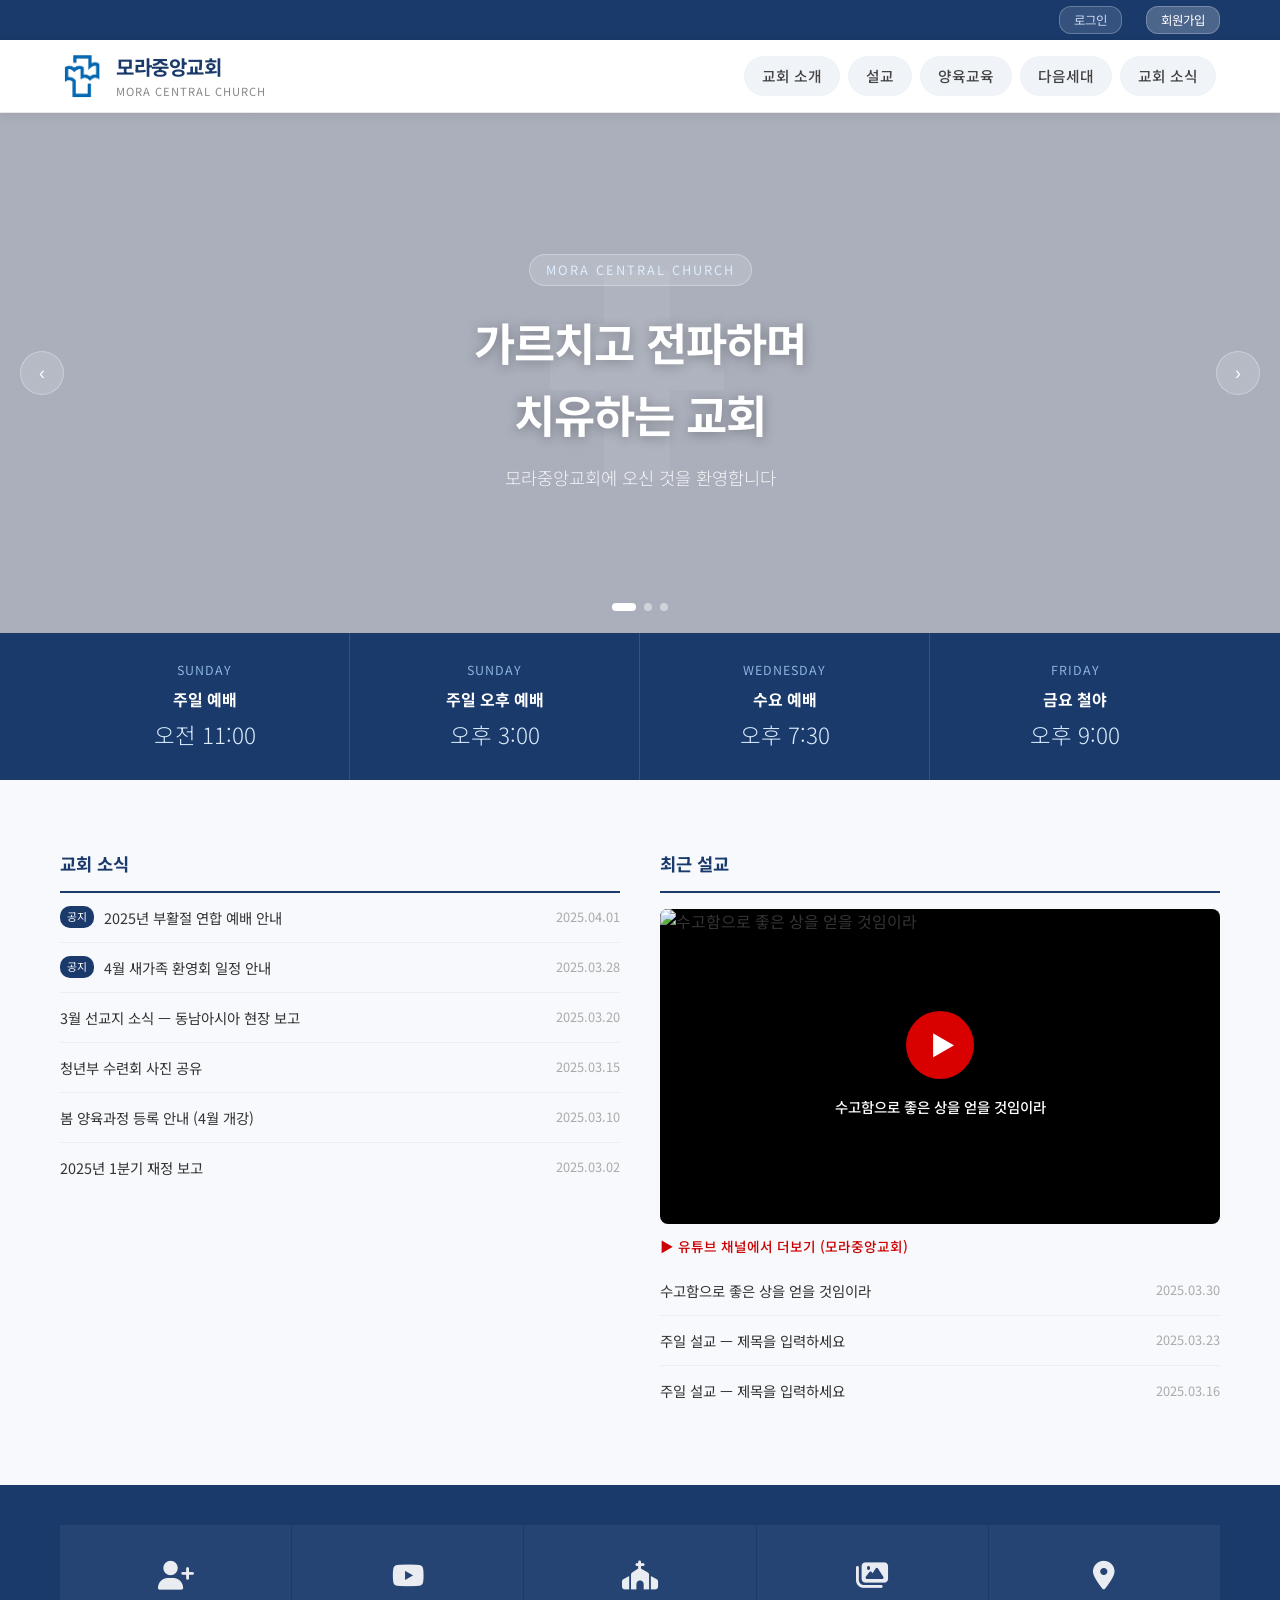
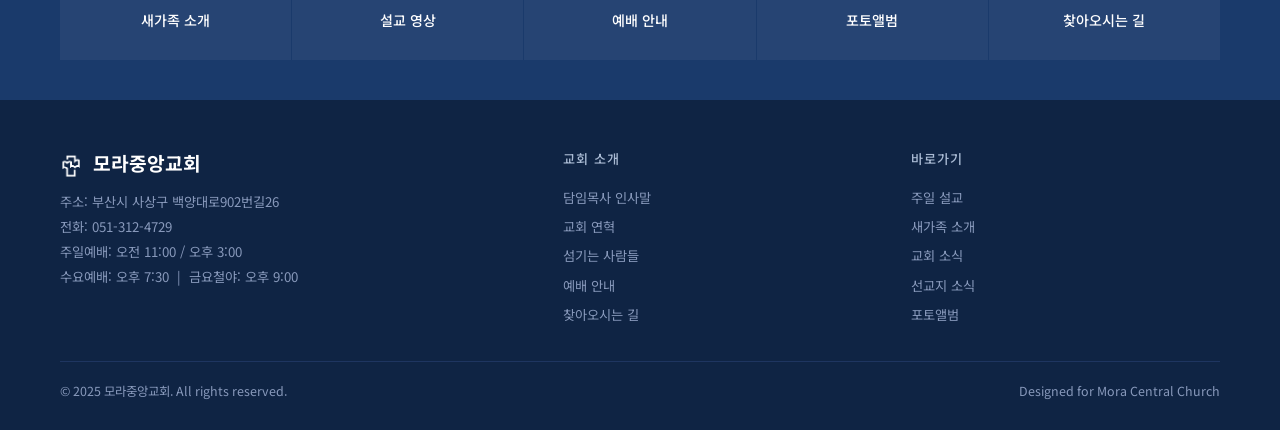
==== church-landing.html @ 944d7a12 "주보 메뉴 교회소식 드롭다운 최상단으로 이동" ====
<!DOCTYPE html>
<html lang="ko">
<head>
    <meta charset="UTF-8">
    <meta name="viewport" content="width=device-width, initial-scale=1.0">
    <title>모라중앙교회</title>
    <link href="https://fonts.googleapis.com/css2?family=Noto+Sans+KR:wght@300;400;500;700&display=swap" rel="stylesheet">
    <link href="https://cdnjs.cloudflare.com/ajax/libs/font-awesome/6.5.0/css/all.min.css" rel="stylesheet">
    <style>
        * { margin: 0; padding: 0; box-sizing: border-box; }

        body {
            font-family: 'Noto Sans KR', sans-serif;
            color: #333;
            line-height: 1.6;
        }

        a { text-decoration: none; color: inherit; }

        /* =====================
           상단 정보바
        ===================== */
        .topbar {
            background: #1a3a6b;
            color: #ccd9f0;
            font-size: 0.78rem;
            padding: 6px 0;
        }
        .topbar .inner {
            max-width: 1200px;
            margin: 0 auto;
            padding: 0 20px;
            display: flex;
            justify-content: flex-end;
            gap: 24px;
        }
        .topbar span { display: flex; align-items: center; gap: 5px; }
        .topbar-btn {
            background: rgba(255,255,255,0.12);
            border: 1px solid rgba(255,255,255,0.25);
            color: #ccd9f0;
            font-size: 0.78rem;
            padding: 4px 14px;
            border-radius: 12px;
            cursor: pointer;
            transition: background 0.2s;
            font-family: 'Noto Sans KR', sans-serif;
        }
        .topbar-btn:hover { background: rgba(255,255,255,0.22); }
        .topbar-btn.join {
            background: rgba(255,255,255,0.22);
            color: white;
        }

        /* =====================
           헤더 / 네비게이션
        ===================== */
        header {
            background: #fff;
            border-bottom: 1px solid #e8e8e8;
            position: sticky;
            top: 0;
            z-index: 1000;
            box-shadow: 0 2px 10px rgba(0,0,0,0.08);
        }
        .header-inner {
            max-width: 1200px;
            margin: 0 auto;
            padding: 0 20px;
            display: flex;
            align-items: center;
            justify-content: space-between;
            height: 72px;
        }
        .logo {
            display: flex;
            align-items: center;
            gap: 12px;
        }
        .logo-icon {
            width: 44px;
            height: 44px;
            display: flex;
            align-items: center;
            justify-content: center;
        }
        .logo-icon img {
            width: 100%;
            height: 100%;
            object-fit: contain;
        }
        .logo-text .name {
            font-size: 1.25rem;
            font-weight: 700;
            color: #1a3a6b;
            letter-spacing: -0.5px;
        }
        .logo-text .sub {
            font-size: 0.7rem;
            color: #888;
            letter-spacing: 1px;
        }

        /* 네비 */
        nav ul {
            list-style: none;
            display: flex;
        }
        nav > ul > li {
            position: relative;
        }
        nav > ul > li > a {
            display: flex;
            align-items: center;
            padding: 0 18px;
            height: 40px;
            margin: 16px 4px;
            border-radius: 20px;
            font-size: 0.92rem;
            font-weight: 500;
            color: #444;
            background: #f0f3f8;
            transition: background 0.2s, color 0.2s;
            white-space: nowrap;
        }
        nav > ul > li:hover > a {
            background: #1a3a6b;
            color: #fff;
        }
        nav > ul > li > a::after { display: none; }

        /* 드롭다운 */
        .dropdown {
            display: none;
            position: absolute;
            top: 72px;
            left: 0;
            background: #fff;
            border-top: 2px solid #1a3a6b;
            box-shadow: 0 8px 24px rgba(0,0,0,0.12);
            min-width: 160px;
            z-index: 999;
        }
        nav > ul > li:hover .dropdown {
            display: block;
        }
        .dropdown li a {
            display: block;
            padding: 11px 20px;
            font-size: 0.88rem;
            color: #444;
            border-bottom: 1px solid #f0f0f0;
            transition: background 0.15s, color 0.15s;
            white-space: nowrap;
        }
        .dropdown li:last-child a { border-bottom: none; }
        .dropdown li a:hover {
            background: #f4f7fb;
            color: #1a3a6b;
        }

        /* 모바일 메뉴 버튼 */
        .menu-toggle {
            display: none;
            flex-direction: column;
            gap: 5px;
            cursor: pointer;
            padding: 5px;
        }
        .menu-toggle span {
            display: block;
            width: 24px;
            height: 2px;
            background: #333;
            transition: all 0.3s;
        }

        /* =====================
           히어로 슬라이더
        ===================== */
        .hero {
            position: relative;
            overflow: hidden;
            height: 520px;
        }
        .slides {
            display: flex;
            height: 100%;
            transition: transform 0.7s ease;
        }
        .slide {
            min-width: 100%;
            height: 100%;
            display: flex;
            align-items: center;
            justify-content: center;
            text-align: center;
            color: white;
            position: relative;
        }
        .slide:nth-child(1) {
            background: linear-gradient(rgba(10,25,60,0.35), rgba(10,25,60,0.35)),
                        url('https://images.unsplash.com/photo-1501630834273-4b5604d2ee31?w=1600&q=80') center/cover no-repeat;
        }
        .slide:nth-child(2) {
            background: linear-gradient(rgba(10,25,50,0.60), rgba(10,25,50,0.60)),
                        url('https://images.unsplash.com/photo-1507692049790-de58290a4334?w=1600&q=80') center/cover no-repeat;
        }
        .slide:nth-child(3) {
            background: linear-gradient(rgba(15,30,60,0.55), rgba(15,30,60,0.55)),
                        url('https://images.unsplash.com/photo-1529070538774-1843cb3265df?w=1600&q=80') center/cover no-repeat;
        }

        .slide-cross {
            position: absolute;
            opacity: 0.06;
            font-size: 18rem;
            font-weight: 700;
            pointer-events: none;
            user-select: none;
        }
        .slide-content { position: relative; z-index: 1; padding: 0 20px; }
        .slide-label {
            display: inline-block;
            background: rgba(255,255,255,0.15);
            border: 1px solid rgba(255,255,255,0.3);
            color: #ddeeff;
            font-size: 0.8rem;
            letter-spacing: 2px;
            padding: 5px 16px;
            border-radius: 20px;
            margin-bottom: 20px;
        }
        .slide-content h2 {
            font-size: 2.8rem;
            font-weight: 700;
            letter-spacing: -1px;
            margin-bottom: 14px;
            text-shadow: 0 2px 12px rgba(0,0,0,0.3);
        }
        .slide-content p {
            font-size: 1.1rem;
            opacity: 0.88;
            font-weight: 300;
        }

        /* 슬라이더 컨트롤 */
        .slide-dots {
            position: absolute;
            bottom: 22px;
            left: 50%;
            transform: translateX(-50%);
            display: flex;
            gap: 8px;
            z-index: 10;
        }
        .dot {
            width: 8px; height: 8px;
            border-radius: 50%;
            background: rgba(255,255,255,0.45);
            cursor: pointer;
            transition: all 0.3s;
            border: none;
        }
        .dot.active {
            background: white;
            width: 24px;
            border-radius: 4px;
        }
        .slide-btn {
            position: absolute;
            top: 50%;
            transform: translateY(-50%);
            background: rgba(255,255,255,0.15);
            border: 1px solid rgba(255,255,255,0.3);
            color: white;
            width: 44px; height: 44px;
            border-radius: 50%;
            cursor: pointer;
            font-size: 1.1rem;
            z-index: 10;
            transition: background 0.2s;
        }
        .slide-btn:hover { background: rgba(255,255,255,0.3); }
        .slide-prev { left: 20px; }
        .slide-next { right: 20px; }

        /* =====================
           예배 안내 배너
        ===================== */
        .worship-banner {
            background: #1a3a6b;
            color: white;
        }
        .worship-banner .inner {
            max-width: 1200px;
            margin: 0 auto;
            padding: 0 20px;
            display: grid;
            grid-template-columns: repeat(4, 1fr);
        }
        .worship-item {
            padding: 28px 24px;
            border-right: 1px solid rgba(255,255,255,0.12);
            text-align: center;
            transition: background 0.2s;
        }
        .worship-item:last-child { border-right: none; }
        .worship-item:hover { background: rgba(255,255,255,0.07); }
        .worship-day {
            font-size: 0.78rem;
            color: #8bb4e0;
            letter-spacing: 1px;
            margin-bottom: 6px;
        }
        .worship-name {
            font-size: 1rem;
            font-weight: 700;
            margin-bottom: 4px;
        }
        .worship-time {
            font-size: 1.4rem;
            font-weight: 300;
            color: #ddeeff;
        }

        /* =====================
           본문 공통
        ===================== */
        .section {
            padding: 70px 0;
        }
        .section.gray { background: #f7f9fc; }
        .inner {
            max-width: 1200px;
            margin: 0 auto;
            padding: 0 20px;
        }
        .section-head {
            text-align: center;
            margin-bottom: 44px;
        }
        .section-head .label {
            font-size: 0.78rem;
            letter-spacing: 2px;
            color: #1a3a6b;
            font-weight: 500;
            margin-bottom: 8px;
        }
        .section-head h2 {
            font-size: 1.9rem;
            font-weight: 700;
            color: #1a2a40;
            letter-spacing: -0.5px;
        }
        .section-head .bar {
            width: 40px;
            height: 3px;
            background: #1a3a6b;
            margin: 14px auto 0;
            border-radius: 2px;
        }

        /* =====================
           뉴스 + 영상 그리드
        ===================== */
        .main-grid {
            display: grid;
            grid-template-columns: 1fr 1fr;
            gap: 40px;
        }
        .news-block h3, .sermon-block h3 {
            font-size: 1.1rem;
            font-weight: 700;
            color: #1a3a6b;
            padding-bottom: 12px;
            border-bottom: 2px solid #1a3a6b;
            margin-bottom: 0;
        }
        .news-list { list-style: none; }
        .news-list li {
            display: flex;
            justify-content: space-between;
            align-items: center;
            padding: 13px 0;
            border-bottom: 1px solid #eee;
            font-size: 0.9rem;
            gap: 10px;
        }
        .news-list li:last-child { border-bottom: none; }
        .news-list .title {
            color: #333;
            flex: 1;
            overflow: hidden;
            text-overflow: ellipsis;
            white-space: nowrap;
            cursor: pointer;
            transition: color 0.2s;
        }
        .news-list .title:hover { color: #1a3a6b; }
        .news-list .date { color: #aaa; font-size: 0.8rem; white-space: nowrap; }
        .news-list .badge {
            background: #1a3a6b;
            color: white;
            font-size: 0.68rem;
            padding: 2px 7px;
            border-radius: 10px;
            white-space: nowrap;
        }

        /* 영상 */
        .video-wrap {
            position: relative;
            width: 100%;
            padding-top: 56.25%;
            border-radius: 8px;
            overflow: hidden;
            margin-top: 16px;
            background: #000;
            cursor: pointer;
            display: block;
        }
        .video-wrap iframe {
            position: absolute;
            inset: 0;
            width: 100%;
            height: 100%;
            border: none;
        }
        .video-thumb-img {
            position: absolute;
            inset: 0;
            width: 100%;
            height: 100%;
            object-fit: cover;
            transition: opacity 0.2s;
        }
        .video-wrap:hover .video-thumb-img { opacity: 0.85; }
        .video-play-overlay {
            position: absolute;
            inset: 0;
            display: flex;
            flex-direction: column;
            align-items: center;
            justify-content: center;
            gap: 12px;
            color: white;
        }
        .video-play-btn {
            width: 68px; height: 68px;
            background: rgba(255,0,0,0.85);
            border-radius: 50%;
            display: flex;
            align-items: center;
            justify-content: center;
            font-size: 1.6rem;
            transition: transform 0.2s, background 0.2s;
            padding-left: 6px;
        }
        .video-wrap:hover .video-play-btn {
            background: #ff0000;
            transform: scale(1.1);
        }
        .video-play-label {
            font-size: 0.9rem;
            font-weight: 500;
            text-shadow: 0 1px 4px rgba(0,0,0,0.8);
            background: rgba(0,0,0,0.4);
            padding: 4px 14px;
            border-radius: 12px;
        }
        .youtube-link {
            display: inline-flex;
            align-items: center;
            gap: 6px;
            margin-top: 12px;
            font-size: 0.85rem;
            color: #c00;
            font-weight: 500;
            transition: opacity 0.2s;
        }
        .youtube-link:hover { opacity: 0.75; }

        /* =====================
           빠른 메뉴
        ===================== */
        .quick-menu {
            background: #1a3a6b;
            padding: 40px 0;
        }
        .quick-grid {
            display: grid;
            grid-template-columns: repeat(5, 1fr);
            gap: 1px;
        }
        .quick-item {
            background: rgba(255,255,255,0.05);
            color: white;
            text-align: center;
            padding: 28px 10px;
            cursor: pointer;
            transition: background 0.2s;
        }
        .quick-item:hover { background: rgba(255,255,255,0.12); }
        .quick-icon {
            font-size: 1.8rem;
            margin-bottom: 12px;
            height: 44px;
            display: flex;
            align-items: center;
            justify-content: center;
            opacity: 0.9;
        }
        .quick-item:hover .quick-icon { opacity: 1; }
        .quick-item p {
            font-size: 0.88rem;
            font-weight: 500;
        }

        /* =====================
           푸터
        ===================== */
        footer {
            background: #0f2444;
            color: #8899bb;
            padding: 48px 0 28px;
        }
        .footer-inner {
            max-width: 1200px;
            margin: 0 auto;
            padding: 0 20px;
        }
        .footer-top {
            display: grid;
            grid-template-columns: 1.5fr 1fr 1fr;
            gap: 40px;
            padding-bottom: 32px;
            border-bottom: 1px solid #1e3560;
        }
        .footer-logo .name {
            font-size: 1.2rem;
            font-weight: 700;
            color: white;
            margin-bottom: 10px;
        }
        .footer-logo p {
            font-size: 0.83rem;
            line-height: 1.9;
        }
        .footer-col h4 {
            color: #aabbd4;
            font-size: 0.82rem;
            letter-spacing: 1px;
            margin-bottom: 14px;
            font-weight: 500;
        }
        .footer-col ul { list-style: none; }
        .footer-col ul li {
            font-size: 0.83rem;
            padding: 4px 0;
        }
        .footer-col ul li a:hover { color: #ddeeff; }
        .footer-bottom {
            padding-top: 20px;
            display: flex;
            justify-content: space-between;
            align-items: center;
            font-size: 0.78rem;
        }

        /* =====================
           모바일 반응형
        ===================== */
        @media (max-width: 900px) {
            nav { display: none; }
            nav.open { display: block; position: absolute; top: 72px; left: 0; right: 0; background: white; box-shadow: 0 8px 20px rgba(0,0,0,0.1); }
            nav.open ul { flex-direction: column; }
            nav.open > ul > li > a { height: auto; line-height: 1; padding: 14px 20px; border-bottom: 1px solid #f0f0f0; }
            nav.open > ul > li > a::after { display: none; }
            nav.open .dropdown { display: block; position: static; border: none; box-shadow: none; background: #f7f9fc; }
            nav.open .dropdown li a { padding-left: 36px; }
            .menu-toggle { display: flex; }
            .worship-banner .inner { grid-template-columns: repeat(2, 1fr); }
            .worship-item { border-right: none; border-bottom: 1px solid rgba(255,255,255,0.12); }
            .worship-item:nth-child(odd) { border-right: 1px solid rgba(255,255,255,0.12); }
            .main-grid { grid-template-columns: 1fr; }
            .quick-grid { grid-template-columns: repeat(3, 1fr); }
            .footer-top { grid-template-columns: 1fr; }
            .footer-bottom { flex-direction: column; gap: 8px; text-align: center; }
            .hero { height: 360px; }
            .slide-content h2 { font-size: 1.8rem; }
        }
        @media (max-width: 480px) {
            .worship-banner .inner { grid-template-columns: 1fr 1fr; }
            .quick-grid { grid-template-columns: repeat(2, 1fr); }
            .topbar .inner { flex-direction: column; align-items: flex-end; gap: 2px; }
        }
    </style>
</head>
<body>

<!-- 상단 정보바 -->
<div class="topbar">
    <div class="inner">
        <button class="topbar-btn">로그인</button>
        <button class="topbar-btn join">회원가입</button>
    </div>
</div>

<!-- 헤더 -->
<header>
    <div class="header-inner">
        <a href="#" class="logo">
            <div class="logo-icon"><img src="images/churchlogo.png" alt="모라중앙교회 로고"></div>
            <div class="logo-text">
                <div class="name">모라중앙교회</div>
                <div class="sub">MORA CENTRAL CHURCH</div>
            </div>
        </a>

        <nav id="mainNav">
            <ul>
                <li>
                    <a href="#">교회 소개</a>
                    <ul class="dropdown">
                        <li><a href="pastor.html">담임목사 인사말</a></li>
                        <li><a href="#">교회 연혁</a></li>
                        <li><a href="#">섬기는 사람들</a></li>
                        <li><a href="#">예배 안내</a></li>
                        <li><a href="#">찾아오시는 길</a></li>
                    </ul>
                </li>
                <li>
                    <a href="#">설교</a>
                    <ul class="dropdown">
                        <li><a href="#">주일 오전 예배</a></li>
                    </ul>
                </li>
                <li>
                    <a href="#">양육교육</a>
                    <ul class="dropdown">
                        <li><a href="#">새가족부</a></li>
                        <li><a href="#">양육과정</a></li>
                    </ul>
                </li>
                <li>
                    <a href="#">다음세대</a>
                    <ul class="dropdown">
                        <li><a href="#">유치부</a></li>
                        <li><a href="#">유초등부</a></li>
                        <li><a href="#">중고등부</a></li>
                        <li><a href="#">청년부</a></li>
                    </ul>
                </li>
                <li>
                    <a href="#">교회 소식</a>
                    <ul class="dropdown">
                        <li><a href="#">주보</a></li>
                        <li><a href="#">새가족 소개</a></li>
                        <li><a href="#">교회 소식</a></li>
                        <li><a href="#">선교지 소식</a></li>
                        <li><a href="#">포토앨범</a></li>
                    </ul>
                </li>
            </ul>
        </nav>

        <div class="menu-toggle" id="menuToggle" onclick="toggleMenu()">
            <span></span><span></span><span></span>
        </div>
    </div>
</header>

<!-- 히어로 슬라이더 -->
<section class="hero">
    <div class="slides" id="slides">
        <div class="slide">
            <div class="slide-cross">✝</div>
            <div class="slide-content">
                <div class="slide-label">MORA CENTRAL CHURCH</div>
                <h2>가르치고 전파하며<br>치유하는 교회</h2>
                <p>모라중앙교회에 오신 것을 환영합니다</p>
            </div>
        </div>
        <div class="slide">
            <div class="slide-cross">✝</div>
            <div class="slide-content">
                <div class="slide-label">SUNDAY WORSHIP</div>
                <h2>주일 예배에<br>초대합니다</h2>
                <p>오전 11:00 · 오후 3:00</p>
            </div>
        </div>
        <div class="slide">
            <div class="slide-cross">✝</div>
            <div class="slide-content">
                <div class="slide-label">NEXT GENERATION</div>
                <h2>다음 세대를<br>세워갑니다</h2>
                <p>유치부 · 유초등부 · 중고등부 · 청년부</p>
            </div>
        </div>
    </div>
    <button class="slide-btn slide-prev" onclick="changeSlide(-1)">&#8249;</button>
    <button class="slide-btn slide-next" onclick="changeSlide(1)">&#8250;</button>
    <div class="slide-dots">
        <button class="dot active" onclick="goSlide(0)"></button>
        <button class="dot" onclick="goSlide(1)"></button>
        <button class="dot" onclick="goSlide(2)"></button>
    </div>
</section>

<!-- 예배 안내 배너 -->
<div class="worship-banner">
    <div class="inner">
        <div class="worship-item">
            <div class="worship-day">SUNDAY</div>
            <div class="worship-name">주일 예배</div>
            <div class="worship-time">오전 11:00</div>
        </div>
        <div class="worship-item">
            <div class="worship-day">SUNDAY</div>
            <div class="worship-name">주일 오후 예배</div>
            <div class="worship-time">오후 3:00</div>
        </div>
        <div class="worship-item">
            <div class="worship-day">WEDNESDAY</div>
            <div class="worship-name">수요 예배</div>
            <div class="worship-time">오후 7:30</div>
        </div>
        <div class="worship-item">
            <div class="worship-day">FRIDAY</div>
            <div class="worship-name">금요 철야</div>
            <div class="worship-time">오후 9:00</div>
        </div>
    </div>
</div>

<!-- 메인 콘텐츠 -->
<section class="section gray">
    <div class="inner">
        <div class="main-grid">

            <!-- 교회 소식 -->
            <div class="news-block">
                <h3>교회 소식</h3>
                <ul class="news-list">
                    <li>
                        <span class="badge">공지</span>
                        <span class="title">2025년 부활절 연합 예배 안내</span>
                        <span class="date">2025.04.01</span>
                    </li>
                    <li>
                        <span class="badge">공지</span>
                        <span class="title">4월 새가족 환영회 일정 안내</span>
                        <span class="date">2025.03.28</span>
                    </li>
                    <li>
                        <span class="title">3월 선교지 소식 — 동남아시아 현장 보고</span>
                        <span class="date">2025.03.20</span>
                    </li>
                    <li>
                        <span class="title">청년부 수련회 사진 공유</span>
                        <span class="date">2025.03.15</span>
                    </li>
                    <li>
                        <span class="title">봄 양육과정 등록 안내 (4월 개강)</span>
                        <span class="date">2025.03.10</span>
                    </li>
                    <li>
                        <span class="title">2025년 1분기 재정 보고</span>
                        <span class="date">2025.03.02</span>
                    </li>
                </ul>
            </div>

            <!-- 최근 설교 -->
            <div class="sermon-block">
                <h3>최근 설교</h3>
                <!-- ✅ 영상 교체 방법: 유튜브 영상 주소에서 v= 뒤의 ID를 복사해서 아래 VIDEO_ID 부분을 교체하세요 -->
                <!-- 예) https://www.youtube.com/watch?v=abcd1234 → VIDEO_ID 자리에 abcd1234 입력 -->
                <a class="video-wrap" href="https://www.youtube.com/watch?v=DIrvuiKWnn0" target="_blank" rel="noopener">
                    <img class="video-thumb-img"
                         src="https://img.youtube.com/vi/DIrvuiKWnn0/maxresdefault.jpg"
                         alt="수고함으로 좋은 상을 얻을 것임이라">
                    <div class="video-play-overlay">
                        <div class="video-play-btn">▶</div>
                        <span class="video-play-label">수고함으로 좋은 상을 얻을 것임이라</span>
                    </div>
                </a>
                <a class="youtube-link" href="https://www.youtube.com/@MorajoongangChurch" target="_blank" rel="noopener">
                    ▶ 유튜브 채널에서 더보기 (모라중앙교회)
                </a>
                <ul class="news-list" style="margin-top: 8px;">
                    <li>
                        <!-- ✅ 설교 제목과 유튜브 영상 링크를 입력하세요 -->
                        <a class="title" href="https://www.youtube.com/watch?v=DIrvuiKWnn0" target="_blank">수고함으로 좋은 상을 얻을 것임이라</a>
                        <span class="date">2025.03.30</span>
                    </li>
                    <li>
                        <a class="title" href="https://www.youtube.com/@MorajoongangChurch" target="_blank">주일 설교 — 제목을 입력하세요</a>
                        <span class="date">2025.03.23</span>
                    </li>
                    <li>
                        <a class="title" href="https://www.youtube.com/@MorajoongangChurch" target="_blank">주일 설교 — 제목을 입력하세요</a>
                        <span class="date">2025.03.16</span>
                    </li>
                </ul>
            </div>

        </div>
    </div>
</section>

<!-- 빠른 메뉴 -->
<div class="quick-menu">
    <div class="inner">
        <div class="quick-grid">
            <div class="quick-item">
                <div class="quick-icon"><i class="fa-solid fa-user-plus"></i></div>
                <p>새가족 소개</p>
            </div>
            <div class="quick-item" onclick="window.open('https://www.youtube.com/@MorajoongangChurch','_blank')" style="cursor:pointer;">
                <div class="quick-icon"><i class="fa-brands fa-youtube"></i></div>
                <p>설교 영상</p>
            </div>
            <div class="quick-item">
                <div class="quick-icon"><i class="fa-solid fa-church"></i></div>
                <p>예배 안내</p>
            </div>
            <div class="quick-item">
                <div class="quick-icon"><i class="fa-solid fa-images"></i></div>
                <p>포토앨범</p>
            </div>
            <div class="quick-item">
                <div class="quick-icon"><i class="fa-solid fa-location-dot"></i></div>
                <p>찾아오시는 길</p>
            </div>
        </div>
    </div>
</div>

<!-- 푸터 -->
<footer>
    <div class="footer-inner">
        <div class="footer-top">
            <div class="footer-logo">
                <div class="name"><img src="images/churchlogo.png" alt="로고" style="width:22px;height:22px;object-fit:contain;vertical-align:middle;margin-right:6px;filter:brightness(0) invert(1);"> 모라중앙교회</div>
                <p>
                    주소: 부산시 사상구 백양대로902번길26<br>
                    전화: 051-312-4729<br>
                    주일예배: 오전 11:00 / 오후 3:00<br>
                    수요예배: 오후 7:30 &nbsp;|&nbsp; 금요철야: 오후 9:00
                </p>
            </div>
            <div class="footer-col">
                <h4>교회 소개</h4>
                <ul>
                    <li><a href="#">담임목사 인사말</a></li>
                    <li><a href="#">교회 연혁</a></li>
                    <li><a href="#">섬기는 사람들</a></li>
                    <li><a href="#">예배 안내</a></li>
                    <li><a href="#">찾아오시는 길</a></li>
                </ul>
            </div>
            <div class="footer-col">
                <h4>바로가기</h4>
                <ul>
                    <li><a href="#">주일 설교</a></li>
                    <li><a href="#">새가족 소개</a></li>
                    <li><a href="#">교회 소식</a></li>
                    <li><a href="#">선교지 소식</a></li>
                    <li><a href="#">포토앨범</a></li>
                </ul>
            </div>
        </div>
        <div class="footer-bottom">
            <span>© 2025 모라중앙교회. All rights reserved.</span>
            <span>Designed for Mora Central Church</span>
        </div>
    </div>
</footer>

<script>
    // 슬라이더
    let current = 0;
    const total = 3;
    const slides = document.getElementById('slides');
    const dots = document.querySelectorAll('.dot');

    function updateSlider() {
        slides.style.transform = `translateX(-${current * 100}%)`;
        dots.forEach((d, i) => d.classList.toggle('active', i === current));
    }
    function changeSlide(dir) {
        current = (current + dir + total) % total;
        updateSlider();
    }
    function goSlide(idx) {
        current = idx;
        updateSlider();
    }
    // 자동 슬라이드 (5초)
    setInterval(() => changeSlide(1), 5000);

    // 모바일 메뉴
    function toggleMenu() {
        document.getElementById('mainNav').classList.toggle('open');
    }
</script>

</body>
</html>
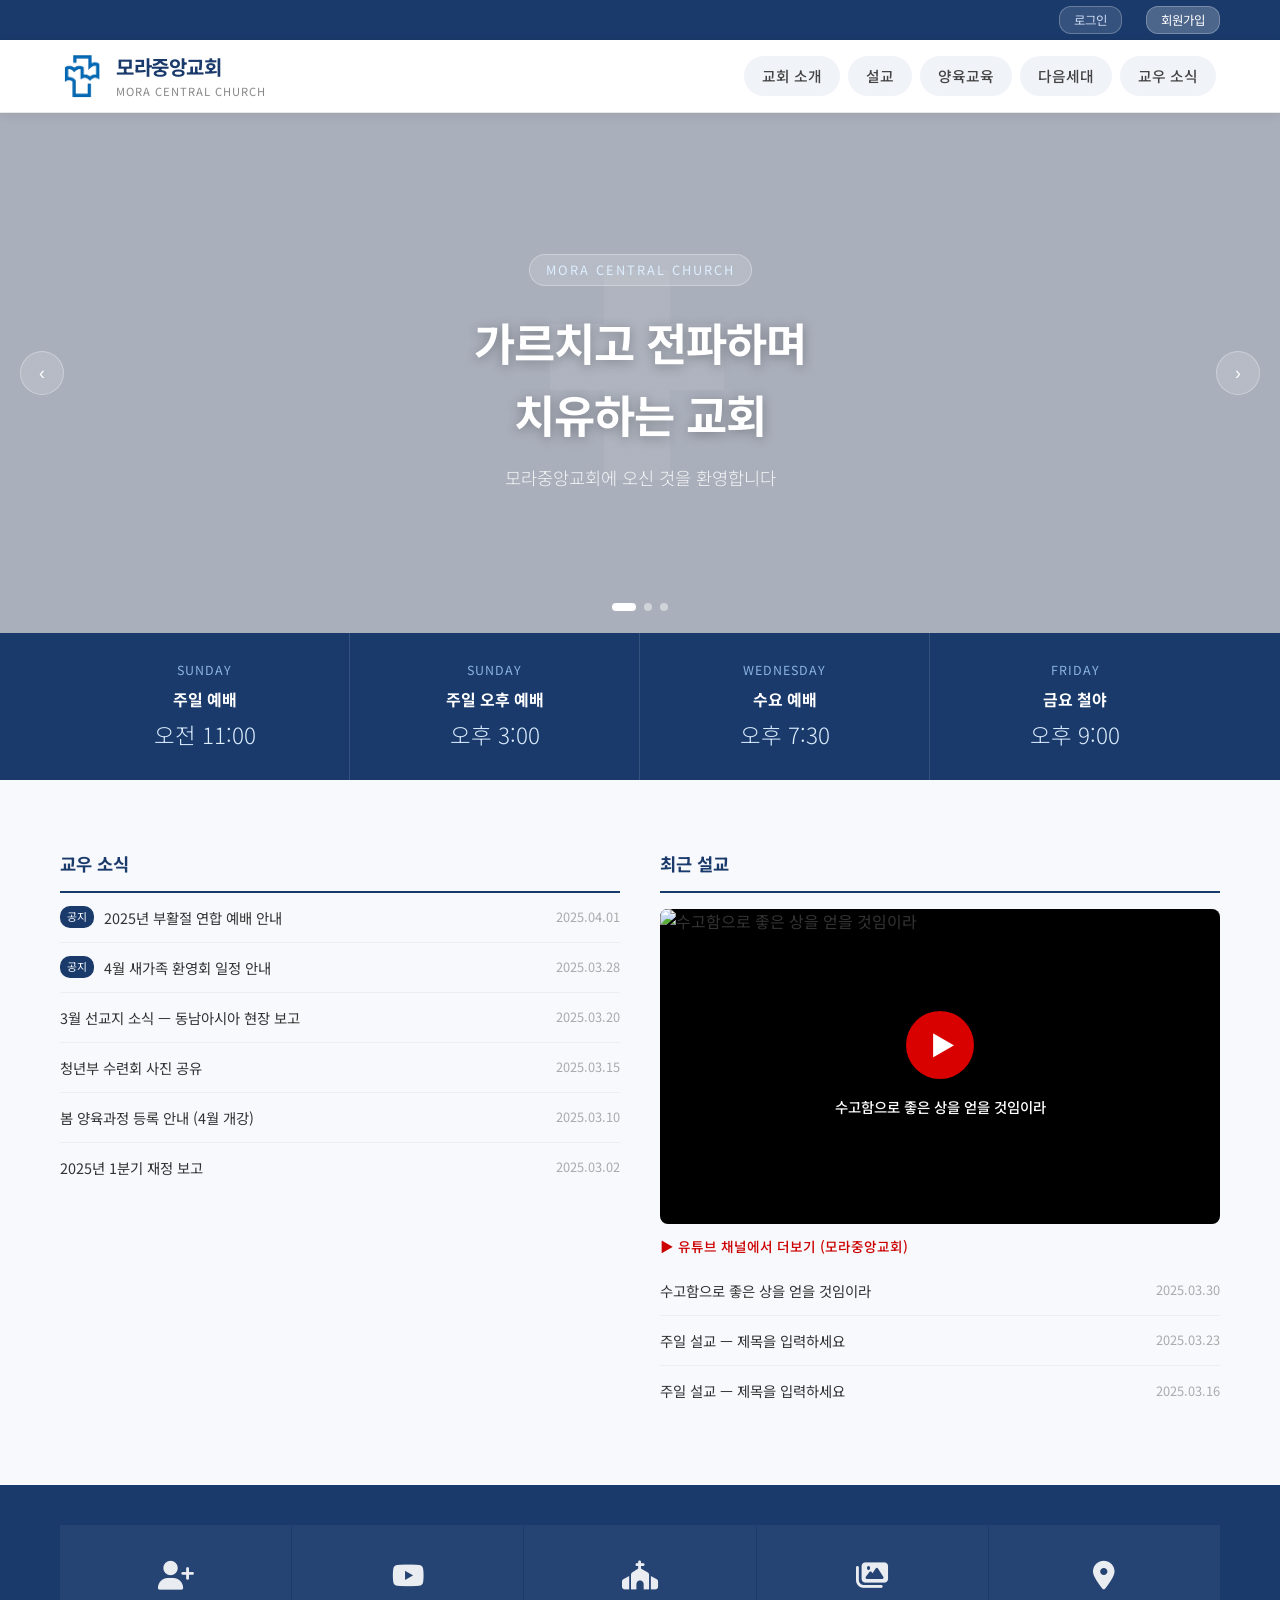
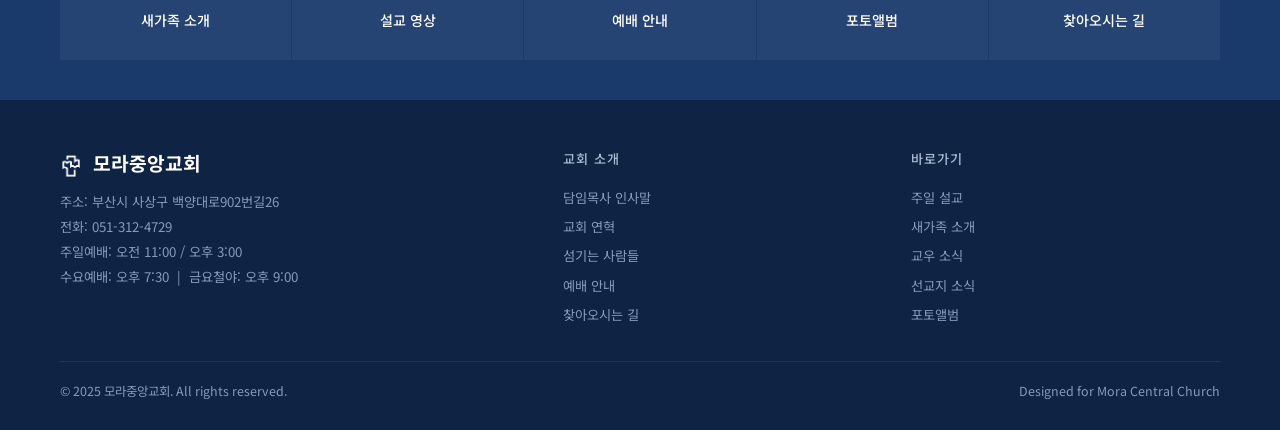
==== commit 68f17356: "교회 소식 → 교우 소식 전체 변경" ====
--- a/church-landing.html
+++ b/church-landing.html
@@ -653,11 +653,11 @@
                     </ul>
                 </li>
                 <li>
-                    <a href="#">교회 소식</a>
+                    <a href="#">교우 소식</a>
                     <ul class="dropdown">
                         <li><a href="#">주보</a></li>
                         <li><a href="#">새가족 소개</a></li>
-                        <li><a href="#">교회 소식</a></li>
+                        <li><a href="#">교우 소식</a></li>
                         <li><a href="#">선교지 소식</a></li>
                         <li><a href="#">포토앨범</a></li>
                     </ul>
@@ -739,9 +739,9 @@
     <div class="inner">
         <div class="main-grid">
 
-            <!-- 교회 소식 -->
+            <!-- 교우 소식 -->
             <div class="news-block">
-                <h3>교회 소식</h3>
+                <h3>교우 소식</h3>
                 <ul class="news-list">
                     <li>
                         <span class="badge">공지</span>
@@ -866,7 +866,7 @@
                 <ul>
                     <li><a href="#">주일 설교</a></li>
                     <li><a href="#">새가족 소개</a></li>
-                    <li><a href="#">교회 소식</a></li>
+                    <li><a href="#">교우 소식</a></li>
                     <li><a href="#">선교지 소식</a></li>
                     <li><a href="#">포토앨범</a></li>
                 </ul>
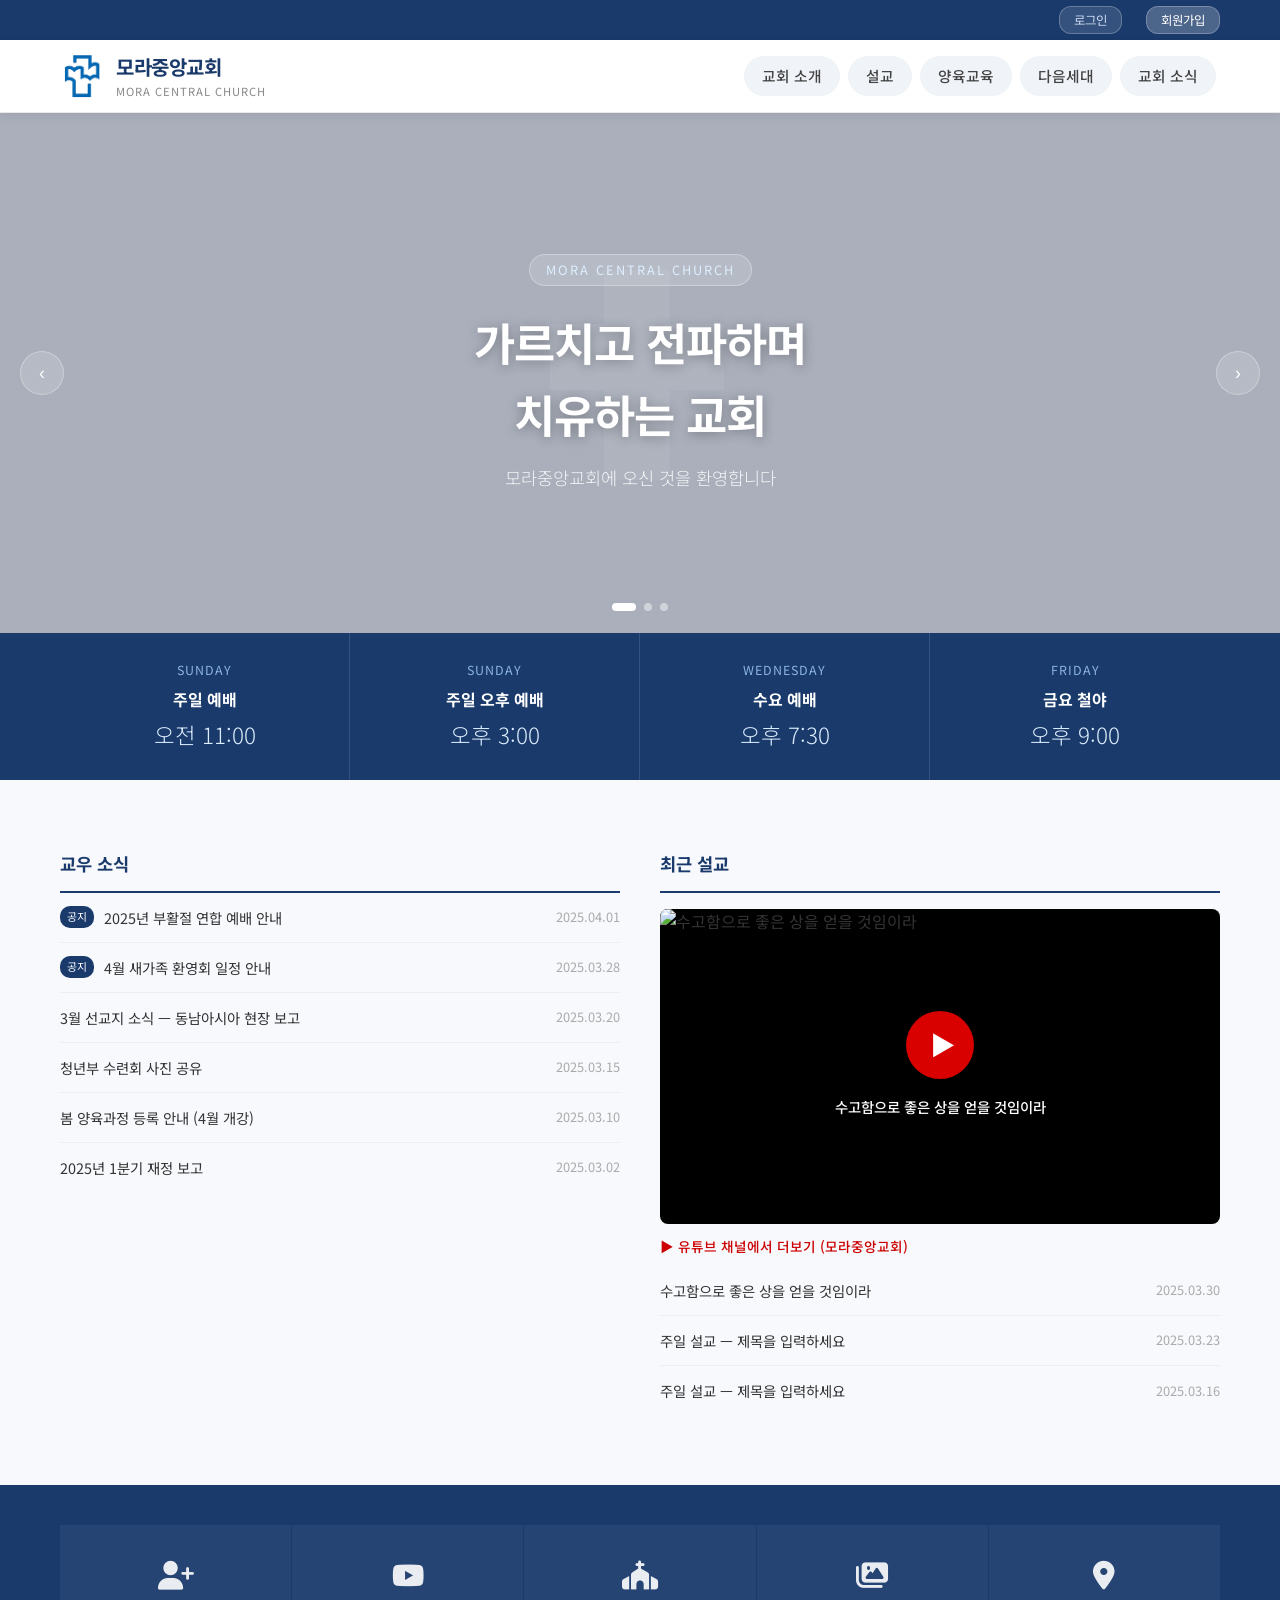
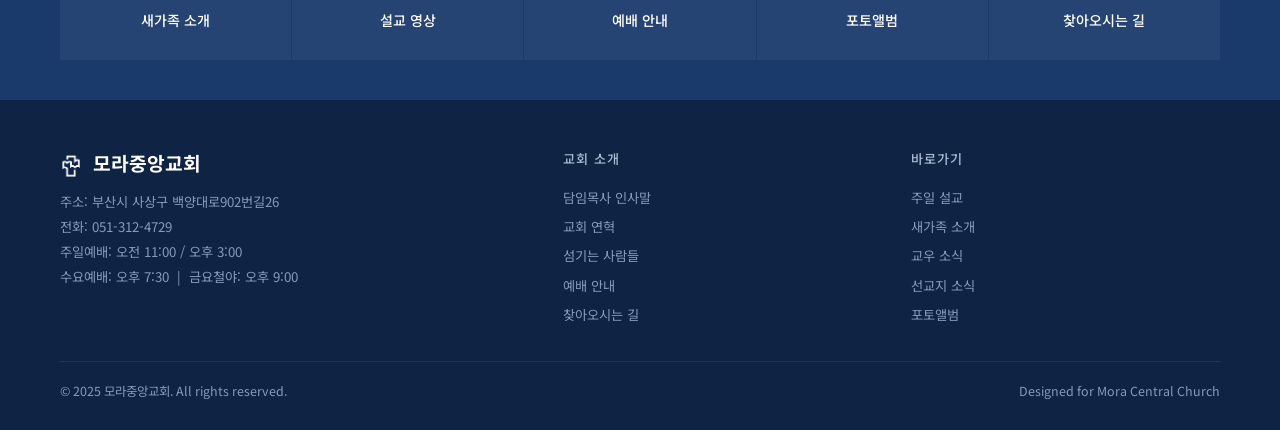
==== commit 62f540c0: "교회 소식 상위 메뉴 복원, 하위 항목 교우 소식 유지" ====
--- a/church-landing.html
+++ b/church-landing.html
@@ -653,7 +653,7 @@
                     </ul>
                 </li>
                 <li>
-                    <a href="#">교우 소식</a>
+                    <a href="#">교회 소식</a>
                     <ul class="dropdown">
                         <li><a href="#">주보</a></li>
                         <li><a href="#">새가족 소개</a></li>
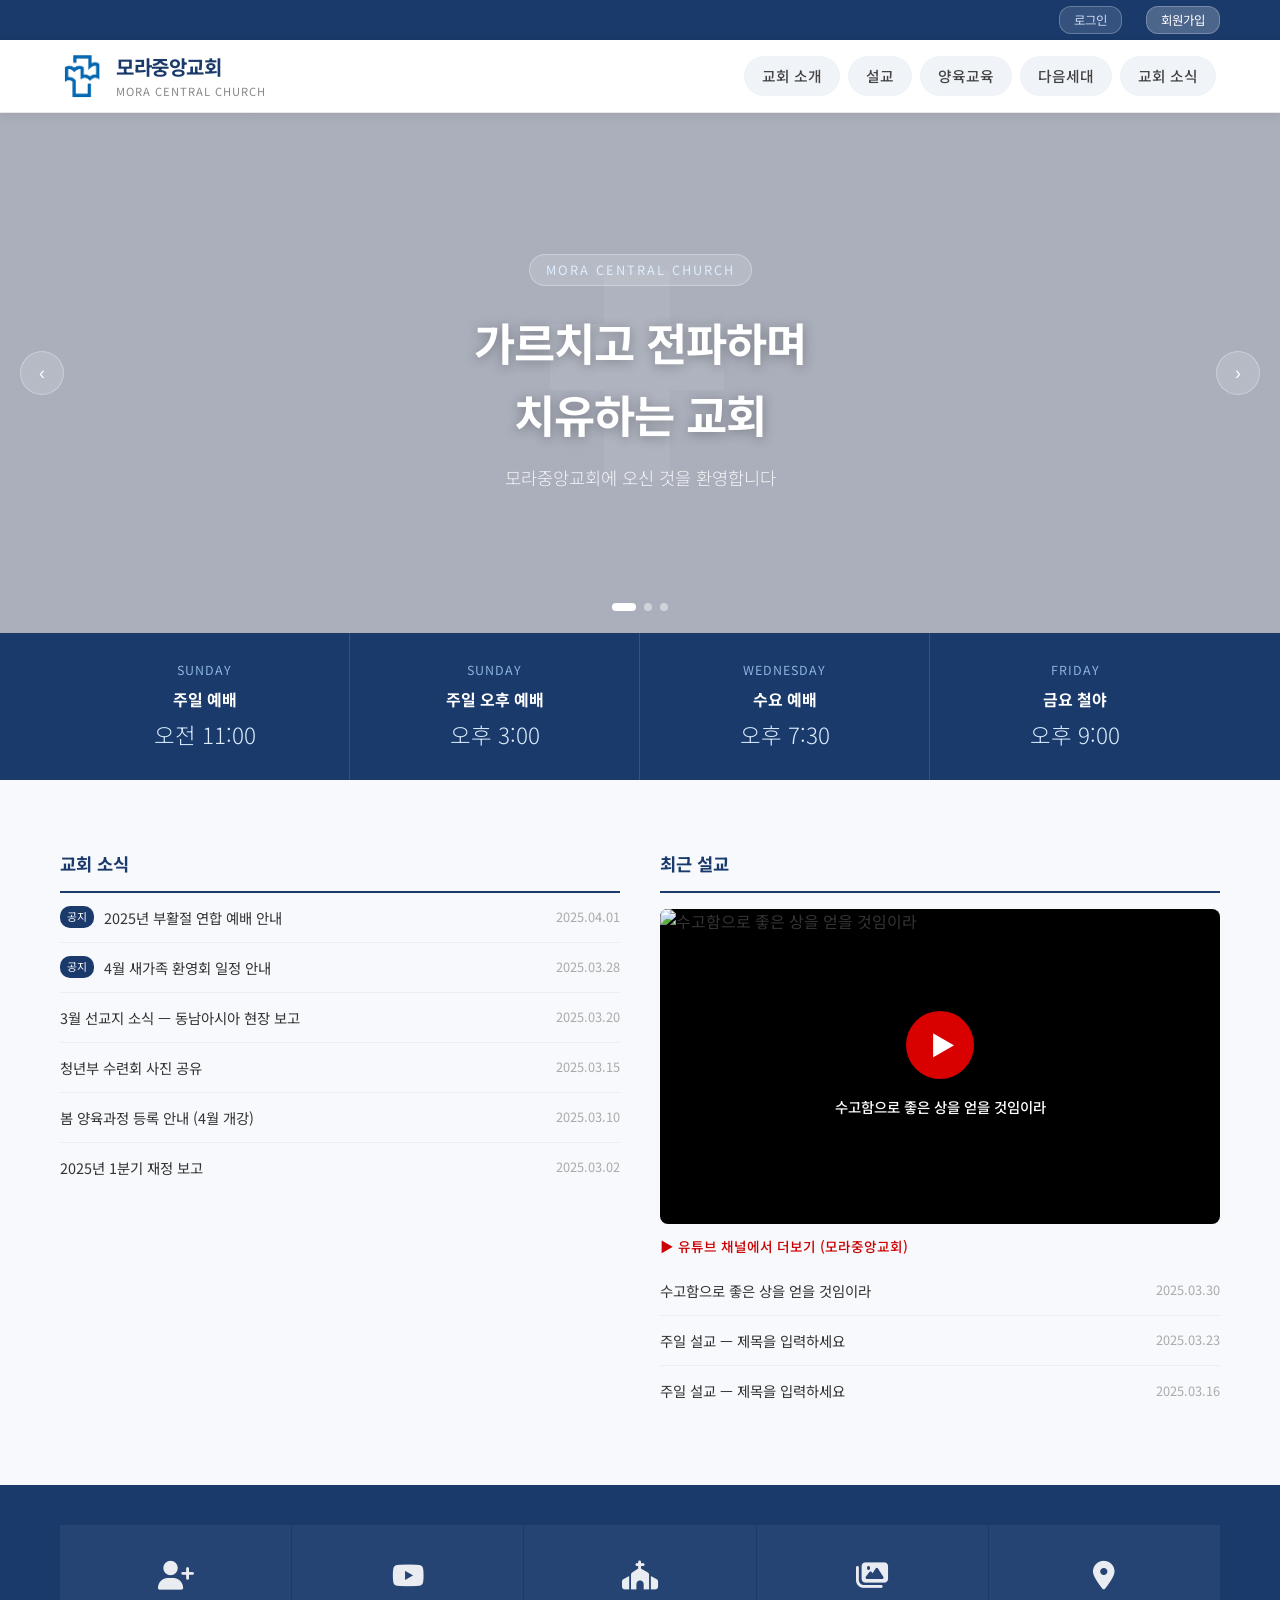
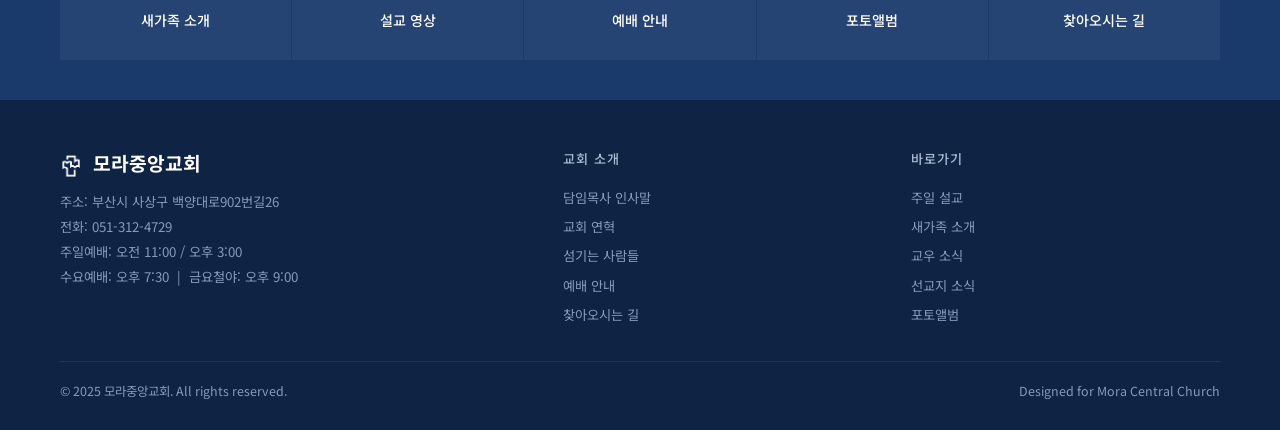
==== commit ec17bea3: "메인 화면 교우 소식 → 교회 소식으로 변경" ====
--- a/church-landing.html
+++ b/church-landing.html
@@ -741,7 +741,7 @@
 
             <!-- 교우 소식 -->
             <div class="news-block">
-                <h3>교우 소식</h3>
+                <h3>교회 소식</h3>
                 <ul class="news-list">
                     <li>
                         <span class="badge">공지</span>
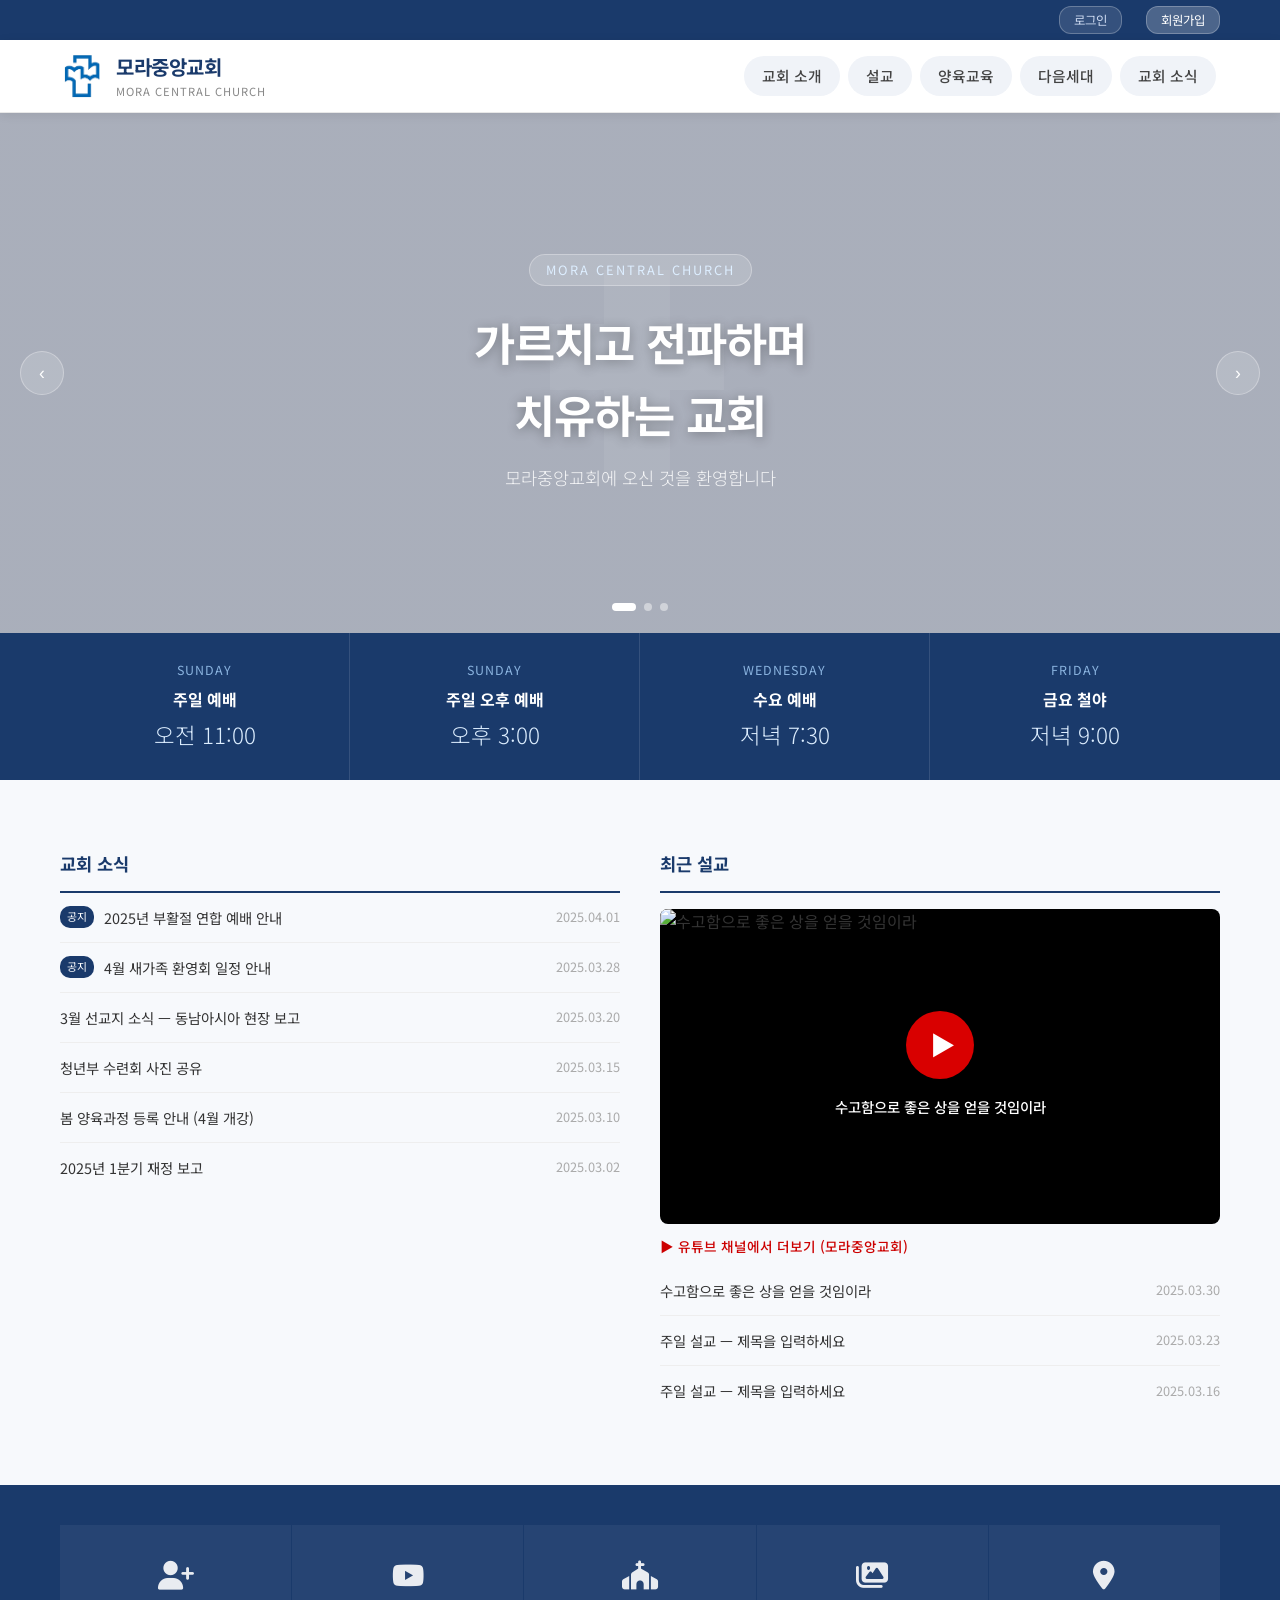
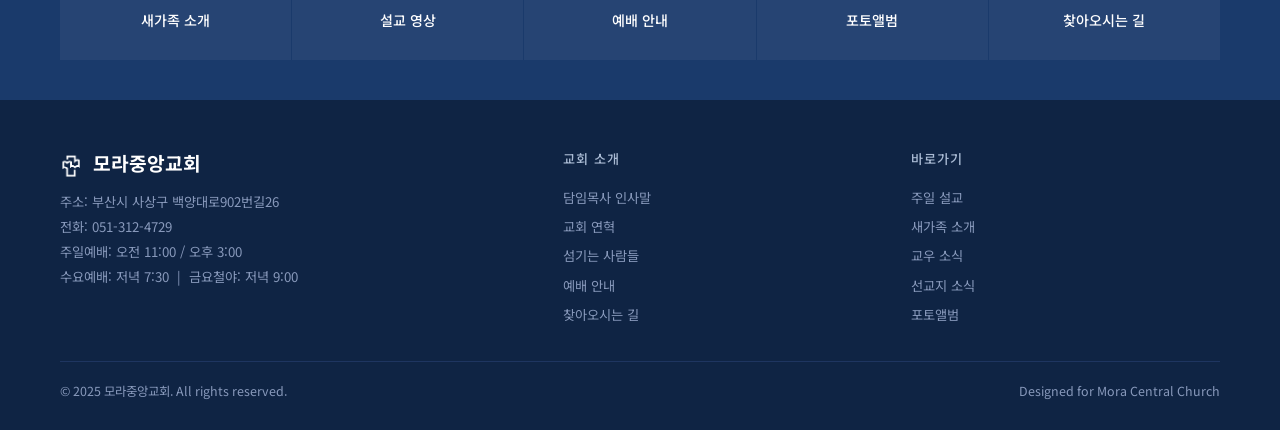
==== commit 6f0aeb7f: "수요예배·금요철야 시간 오후→저녁 변경" ====
--- a/church-landing.html
+++ b/church-landing.html
@@ -724,12 +724,12 @@
         <div class="worship-item">
             <div class="worship-day">WEDNESDAY</div>
             <div class="worship-name">수요 예배</div>
-            <div class="worship-time">오후 7:30</div>
+            <div class="worship-time">저녁 7:30</div>
         </div>
         <div class="worship-item">
             <div class="worship-day">FRIDAY</div>
             <div class="worship-name">금요 철야</div>
-            <div class="worship-time">오후 9:00</div>
+            <div class="worship-time">저녁 9:00</div>
         </div>
     </div>
 </div>
@@ -848,7 +848,7 @@
                     주소: 부산시 사상구 백양대로902번길26<br>
                     전화: 051-312-4729<br>
                     주일예배: 오전 11:00 / 오후 3:00<br>
-                    수요예배: 오후 7:30 &nbsp;|&nbsp; 금요철야: 오후 9:00
+                    수요예배: 저녁 7:30 &nbsp;|&nbsp; 금요철야: 저녁 9:00
                 </p>
             </div>
             <div class="footer-col">
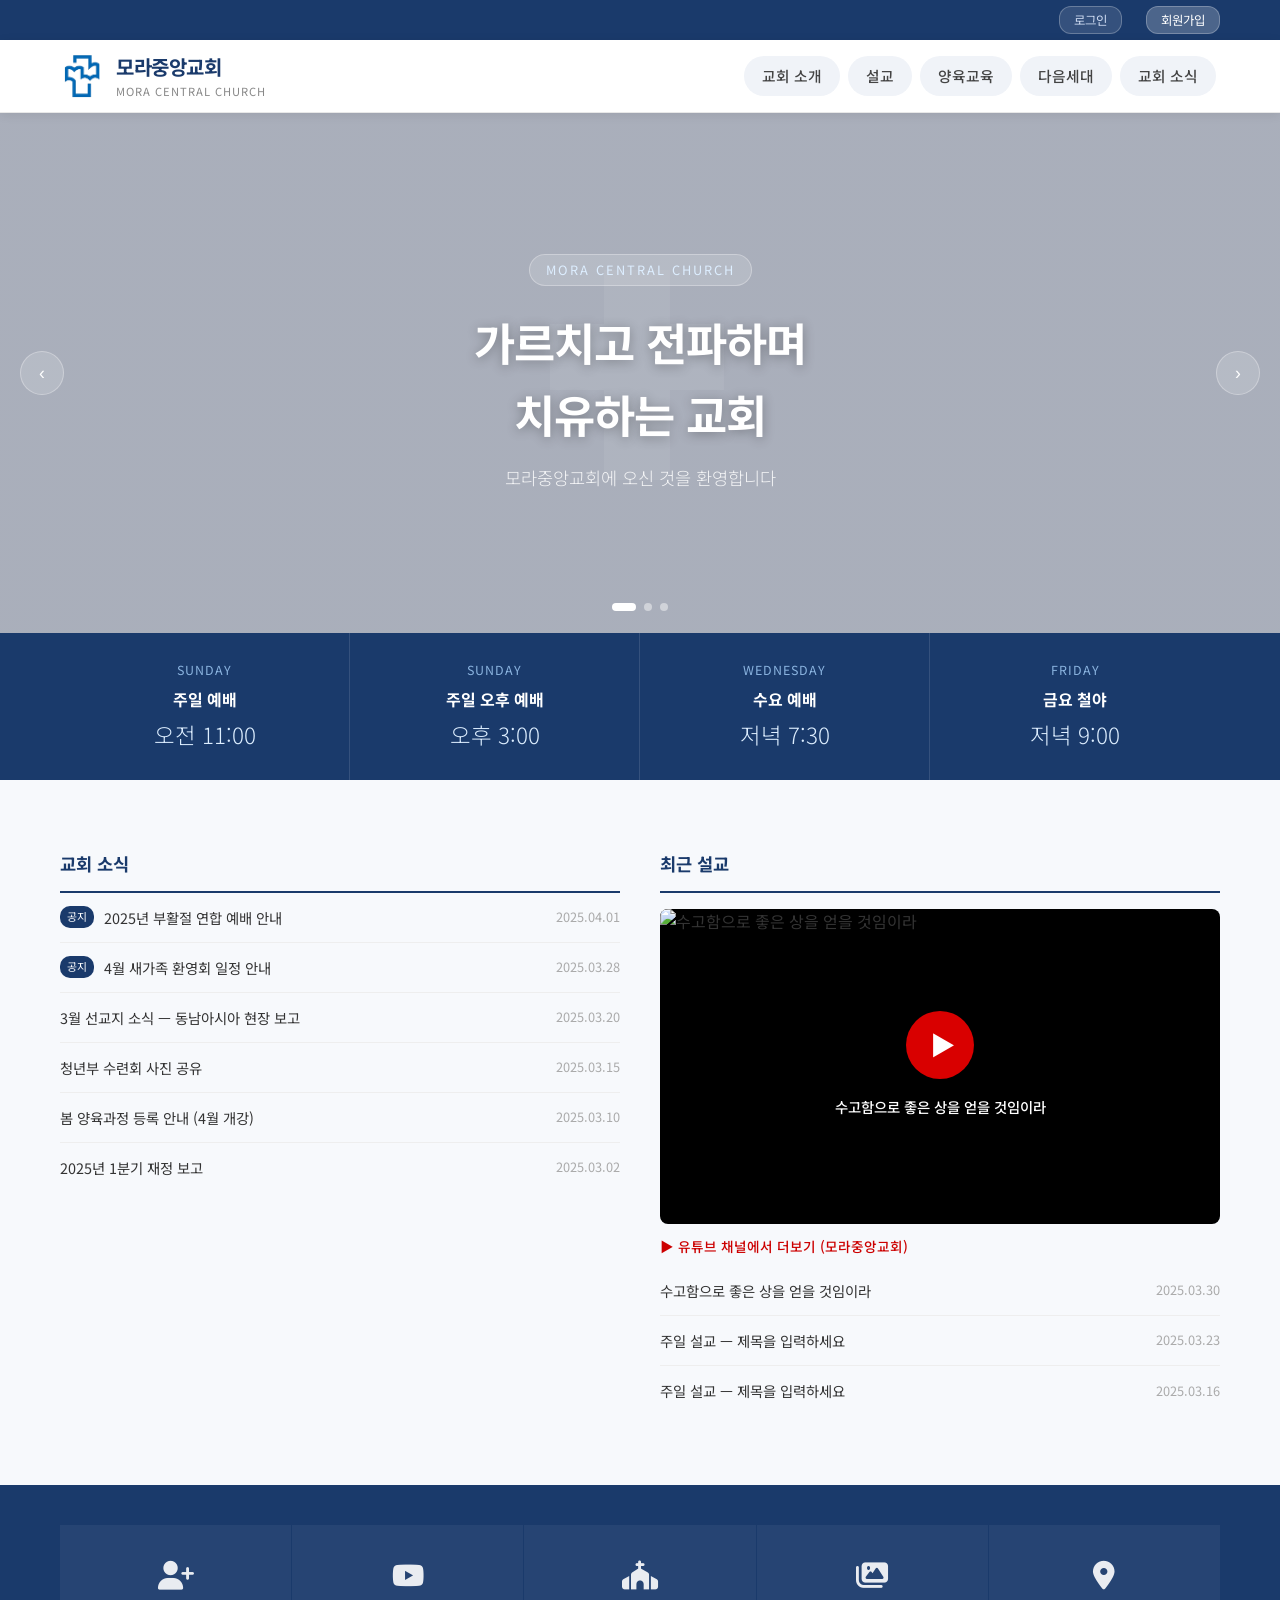
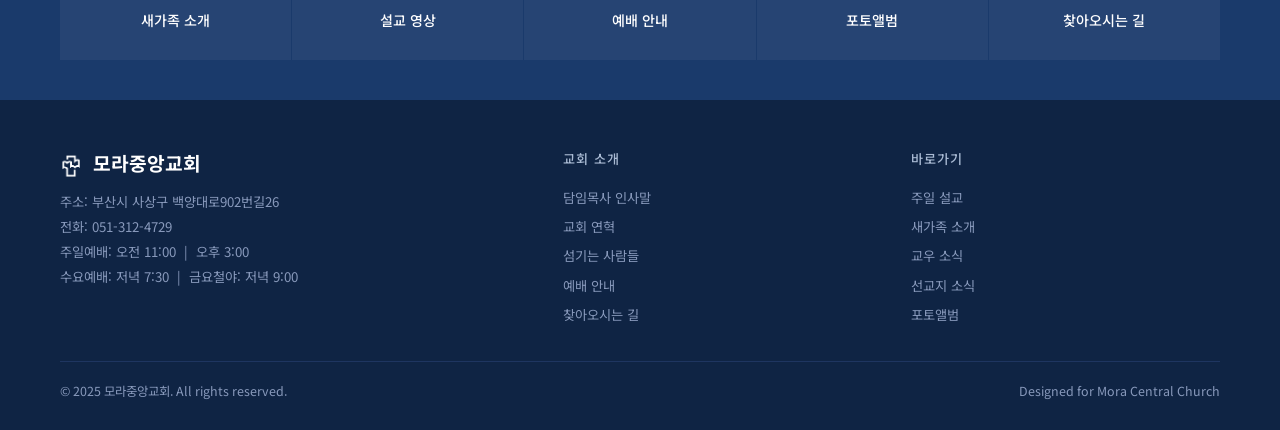
==== commit 77513d67: "푸터 주일예배 시간 구분선 사선→세로줄 변경" ====
--- a/church-landing.html
+++ b/church-landing.html
@@ -847,7 +847,7 @@
                 <p>
                     주소: 부산시 사상구 백양대로902번길26<br>
                     전화: 051-312-4729<br>
-                    주일예배: 오전 11:00 / 오후 3:00<br>
+                    주일예배: 오전 11:00 &nbsp;|&nbsp; 오후 3:00<br>
                     수요예배: 저녁 7:30 &nbsp;|&nbsp; 금요철야: 저녁 9:00
                 </p>
             </div>
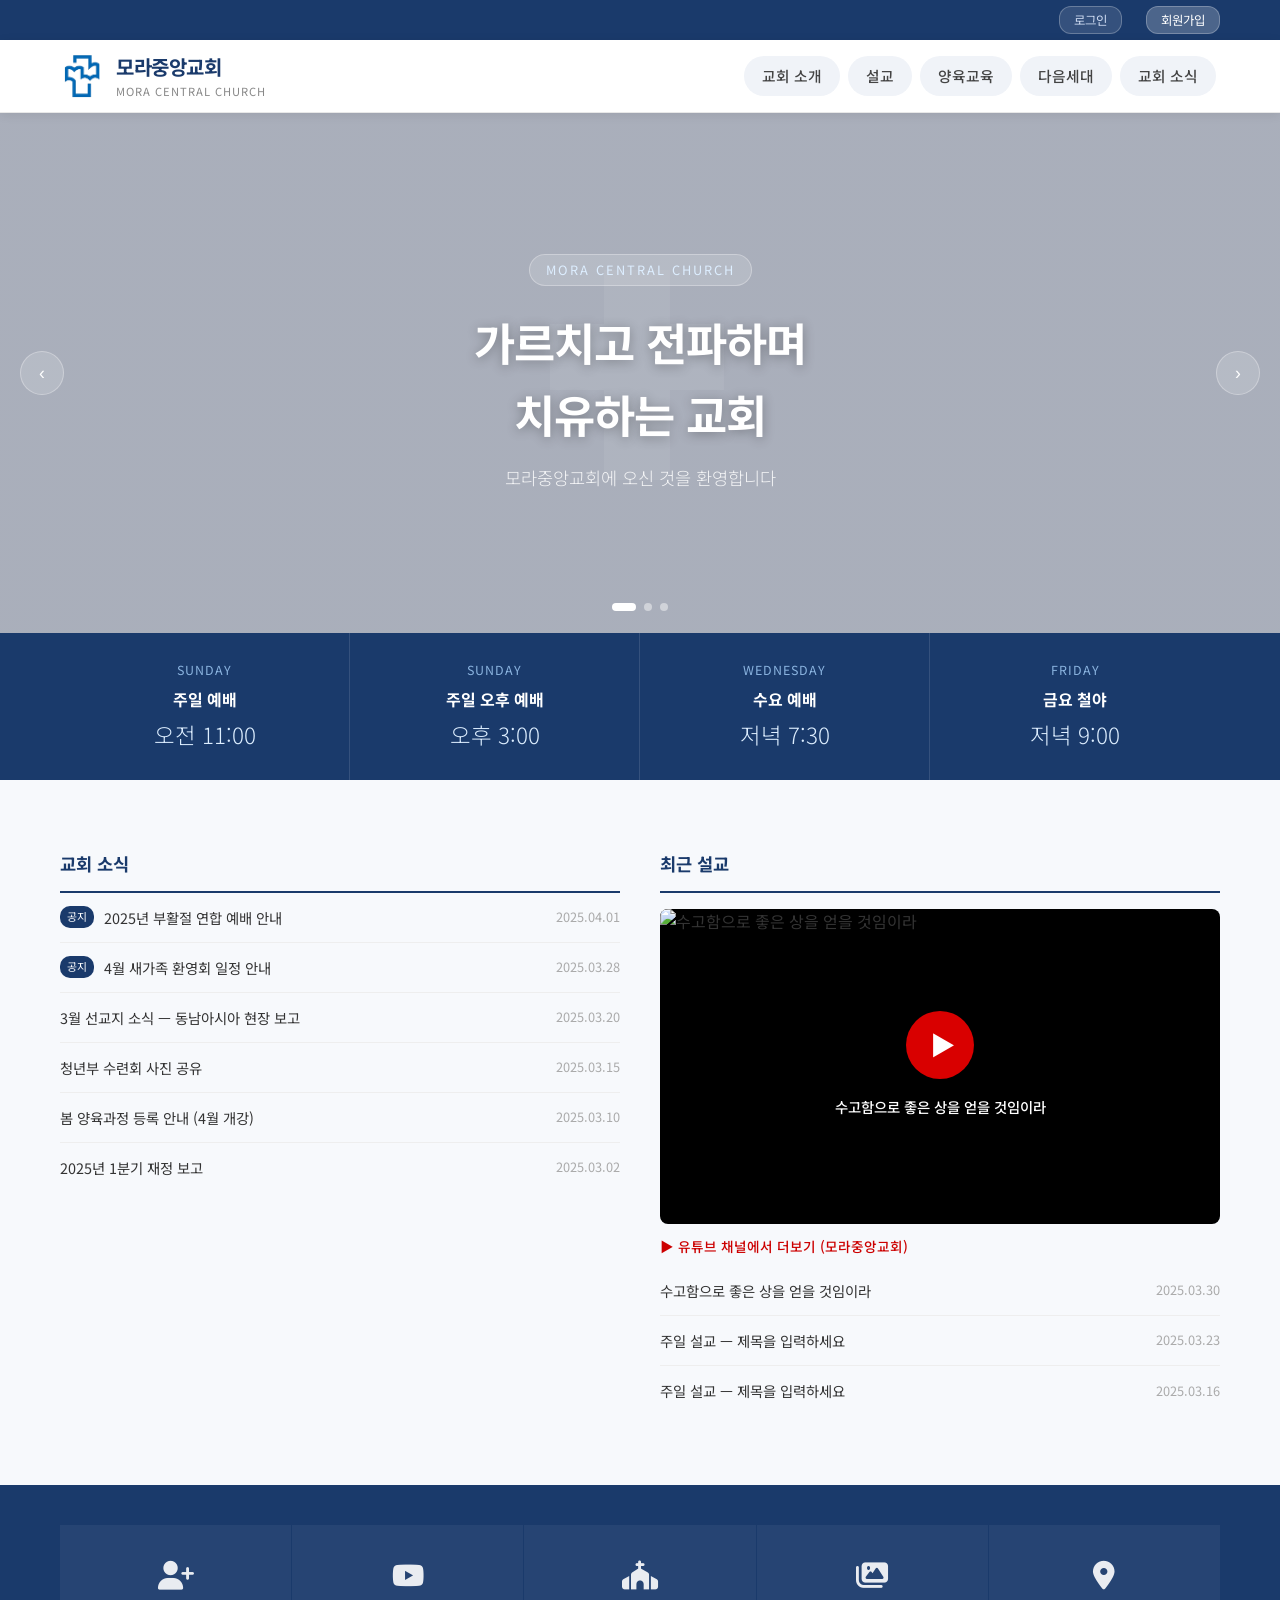
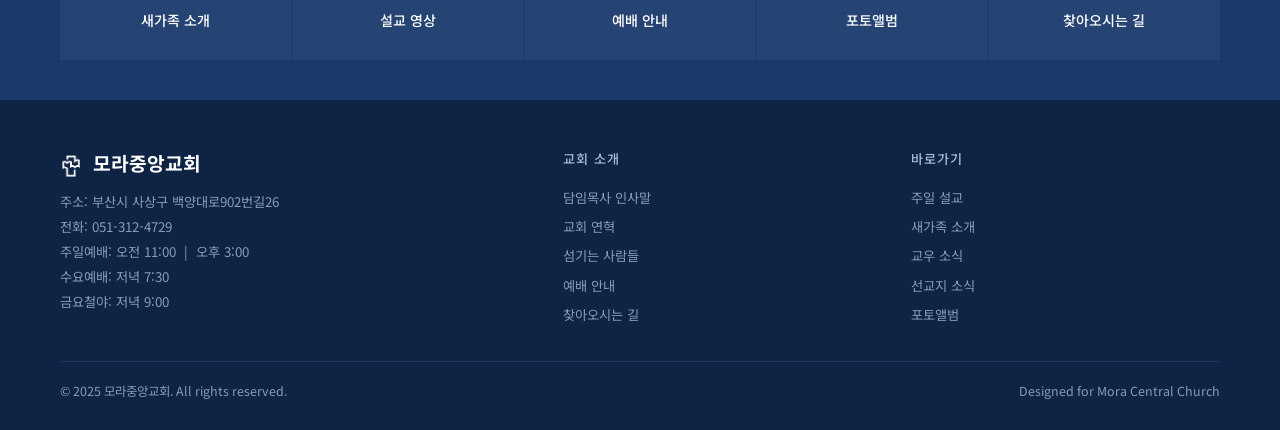
==== commit a91a47ef: "푸터 수요예배·금요철야 시간 수정 및 줄바꿈 적용" ====
--- a/church-landing.html
+++ b/church-landing.html
@@ -848,7 +848,8 @@
                     주소: 부산시 사상구 백양대로902번길26<br>
                     전화: 051-312-4729<br>
                     주일예배: 오전 11:00 &nbsp;|&nbsp; 오후 3:00<br>
-                    수요예배: 저녁 7:30 &nbsp;|&nbsp; 금요철야: 저녁 9:00
+                    수요예배: 저녁 7:30<br>
+                    금요철야: 저녁 9:00
                 </p>
             </div>
             <div class="footer-col">
